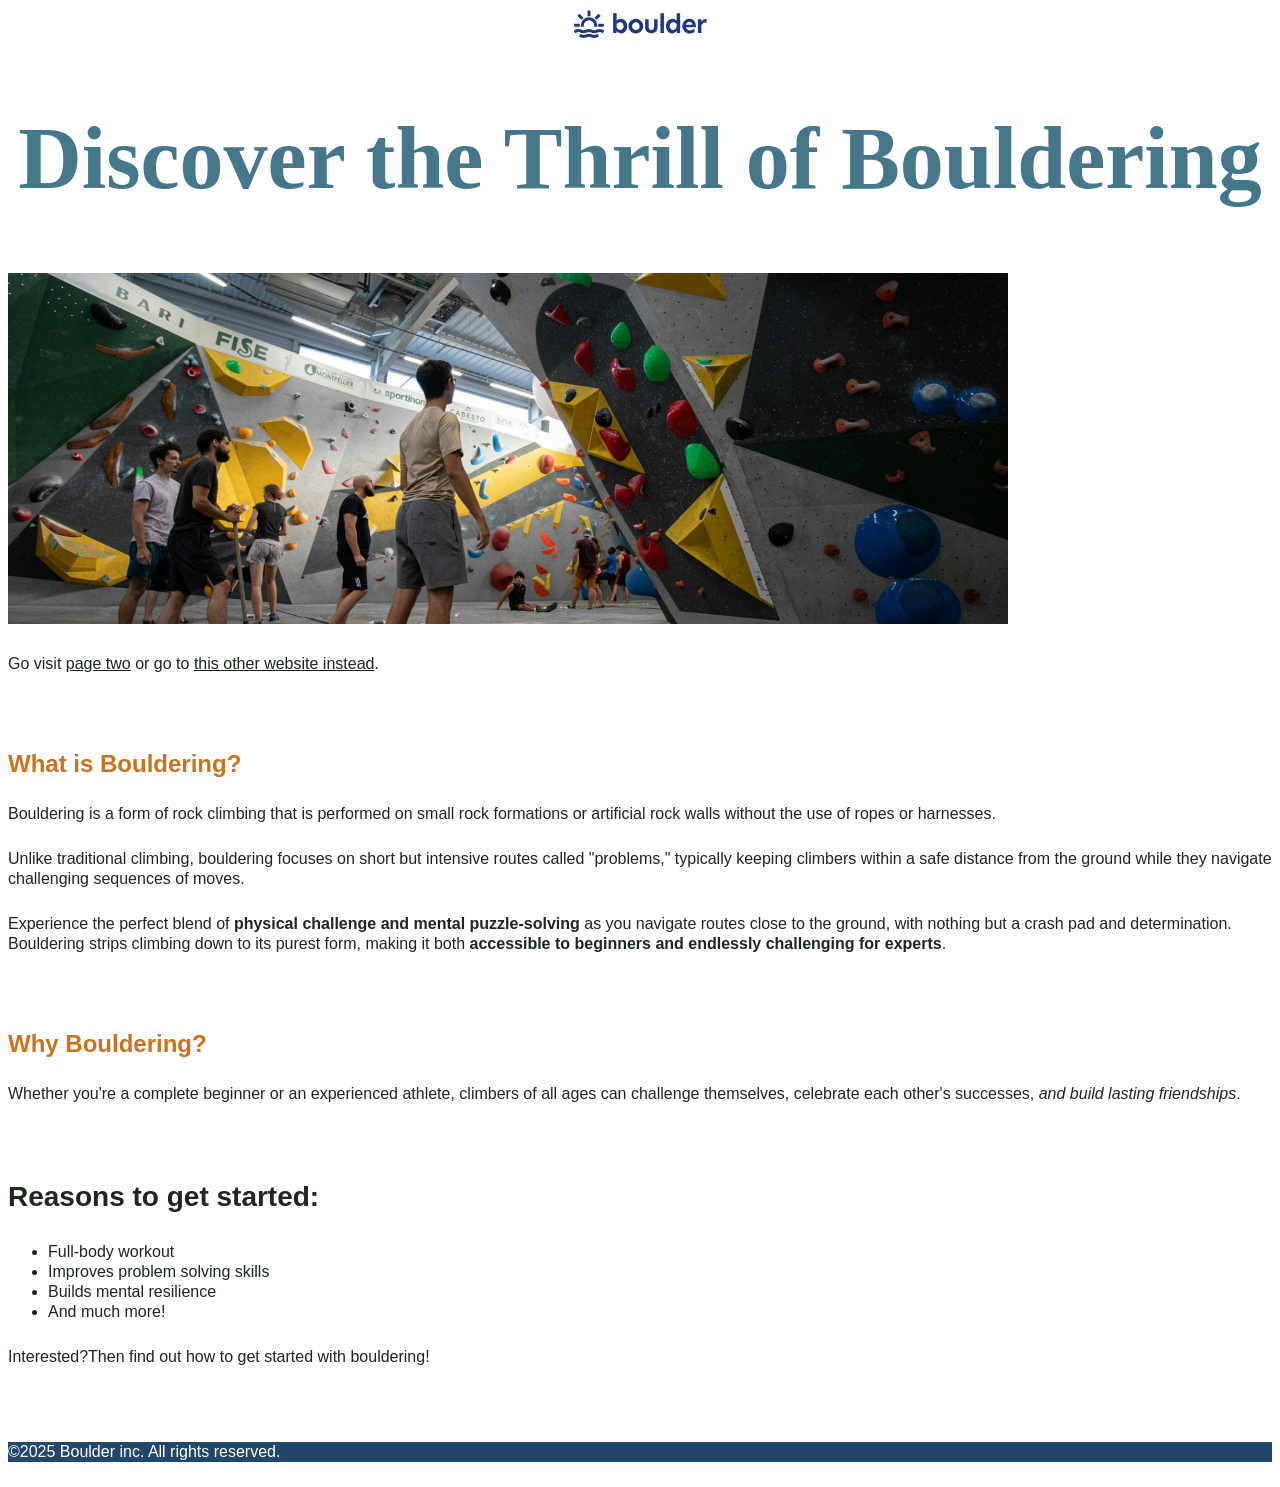
==== index.html @ 02d505e3 "My first commit!" ====
<!DOCTYPE html>
<html>
 <head>
  <title>My first website!</title>
  <link href="CSS/style.css" rel="stylesheet">
 </head>

 <body>
 <header>
  <img src="images/logo.svg" alt="Boulder inc">
 </header>

 <main>
    <h1>Discover the Thrill of Bouldering</h1>

    <img src="images/bouldering-gym.jpg" alt="An indoor bouldering gym, with a lot of people.">

    <p>Go visit <a href="getting-started.html">page two</a> or go to <a href="https://Mozzila.org">this other website instead</a>.</p>

  <section>
      <h2>What is Bouldering?</h2>
      <p>Bouldering is a form of rock climbing that is performed on small rock formations or artificial rock walls without the use of ropes or harnesses.</p>
      <p>Unlike traditional climbing, bouldering focuses on short but intensive routes called "problems," typically keeping climbers within a safe distance from the ground while they navigate challenging sequences of moves.</p> 
      <p>Experience the perfect blend of <strong>physical challenge and mental puzzle-solving</strong> as you navigate routes close to the ground, with nothing but a crash pad and determination. Bouldering strips climbing down to its purest form, making it both <strong>accessible to beginners and endlessly challenging for experts</strong>.</p>
  </section>

  <section>
      <h2>Why Bouldering?</h2>
      <p>Whether you're a complete beginner or an experienced athlete, climbers of all ages can challenge themselves, celebrate each other's successes, <em>and build lasting friendships</em>.</p>
  </section>

  <section>
      <h3>Reasons to get started:</h3>

    <ul>
      <li>Full-body workout</li>
      <li>Improves problem solving skills</li>
      <li>Builds mental resilience</li>
      <li>And much more!</li>
    </ul>

      <p>Interested?Then find out how to get started with bouldering!</p>
  </section>
 </main>

 <footer>
    <p>©2025 Boulder inc. All rights reserved.</p>
 </footer>
 </body>
 </html>
---- CSS/style.css ----
body {
    font-family: sans-serif;
    color: #1b281b;
    font-size: 1.25rm;
    line-height: 1.25;
}

p {
    margin-block: 25px;
}

header {
    text-align: center;
}

h1 {
    font-size: 5.5rem;
    font-family: cursive;
    color: #467689;
    text-align: center;
}

a {
    color: #1b281b;
}


h2 {
    color: #cb721c;
    text-align: start;
}

h3{
    font-size: 1.75rem;
}

section {
    margin-block: 75px;
}
footer {
    background-color: #22466c;
    color: #fff;
}
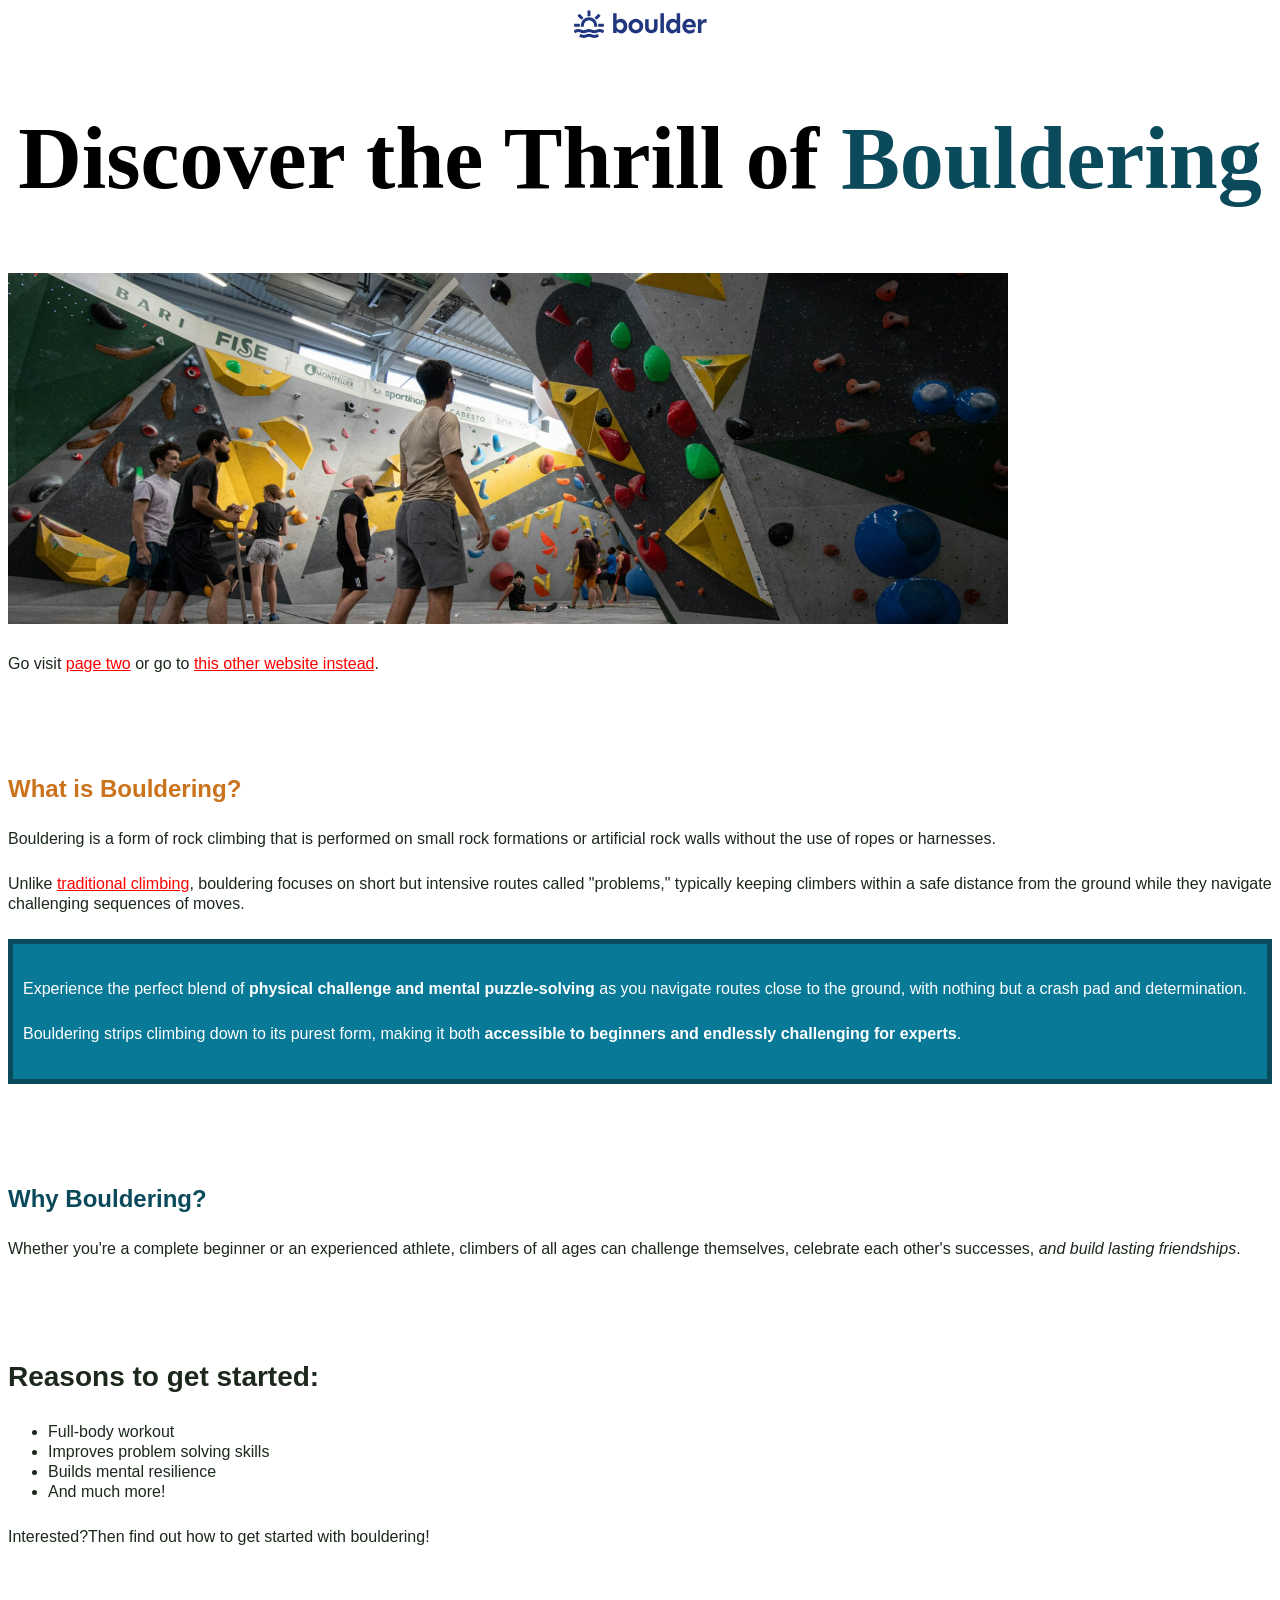
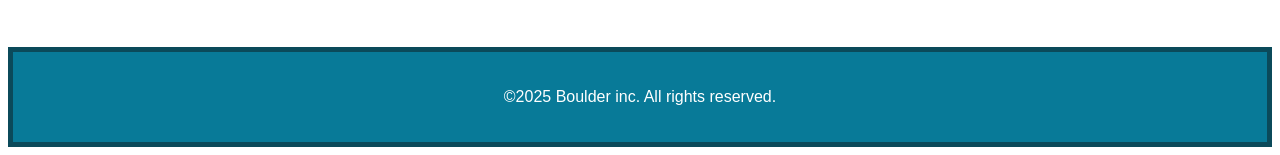
==== commit 680dab75: "changes in Css/style.css, index.html, and getting-started.html" ====
--- a/index.html
+++ b/index.html
@@ -11,7 +11,7 @@
  </header>
 
  <main>
-    <h1>Discover the Thrill of Bouldering</h1>
+    <h1>Discover the Thrill of <span class="teal-text">Bouldering</span></h1>
 
     <img src="images/bouldering-gym.jpg" alt="An indoor bouldering gym, with a lot of people.">
 
@@ -19,14 +19,18 @@
 
   <section>
       <h2>What is Bouldering?</h2>
-      <p>Bouldering is a form of rock climbing that is performed on small rock formations or artificial rock walls without the use of ropes or harnesses.</p>
-      <p>Unlike traditional climbing, bouldering focuses on short but intensive routes called "problems," typically keeping climbers within a safe distance from the ground while they navigate challenging sequences of moves.</p> 
-      <p>Experience the perfect blend of <strong>physical challenge and mental puzzle-solving</strong> as you navigate routes close to the ground, with nothing but a crash pad and determination. Bouldering strips climbing down to its purest form, making it both <strong>accessible to beginners and endlessly challenging for experts</strong>.</p>
+      <p class="accent">Bouldering is a form of rock climbing that is performed on small rock formations or artificial rock walls without the use of ropes or harnesses.</p>
+      <p>Unlike <a href="https//en.wikipedia.bouldering-gym"> traditional climbing</a>, bouldering focuses on short but intensive routes called "problems," typically keeping climbers within a safe distance from the ground while they navigate challenging sequences of moves.</p> 
+     
+     <div class="teal-bg">
+      <p>Experience the perfect blend of <strong>physical challenge and mental puzzle-solving</strong> as you navigate routes close to the ground, with nothing but a crash pad and determination.
+      <p>Bouldering strips climbing down to its purest form, making it both <strong>accessible to beginners and endlessly challenging for experts</strong>.</p>
+     </div>
   </section>
 
   <section>
-      <h2>Why Bouldering?</h2>
-      <p>Whether you're a complete beginner or an experienced athlete, climbers of all ages can challenge themselves, celebrate each other's successes, <em>and build lasting friendships</em>.</p>
+      <h2 class="teal-text">Why Bouldering?</h2>
+      <p id="first-paragraph">Whether you're a complete beginner or an experienced athlete, climbers of all ages can challenge themselves, celebrate each other's successes, <em>and build lasting friendships</em>.</p>
   </section>
 
   <section>
@@ -43,7 +47,7 @@
   </section>
  </main>
 
- <footer>
+ <footer class="teal-bg">
     <p>©2025 Boulder inc. All rights reserved.</p>
  </footer>
  </body>
--- a/CSS/style.css
+++ b/CSS/style.css
@@ -1,3 +1,6 @@
+* {
+    box-sizing: border-box;
+}
 
 
 body {
@@ -18,7 +21,7 @@
 h1 {
     font-size: 5.5rem;
     font-family: cursive;
-    color: #467689;
+    color: black;
     text-align: center;
 }
 
@@ -36,10 +39,39 @@
     font-size: 1.75rem;
 }
 
+a {
+    color: red;
+}
+
+a:visited {
+    color: blue
+}
+
+a:hover 
+a:focus-visible {
+    color: purple
+}
+
+a:active {
+    color: black
+}
+
 section {
-    margin-block: 75px;
+    margin-block: 100px;
 }
+
+.teal-text {
+    color: #0b4a5a;
+}
+
+.teal-bg {
+    padding: 10px;
+    color: white;
+    border: #0b4a5a solid 5px;
+    background-color: #087a98;
+}
+
+
 footer {
-    background-color: #22466c;
-    color: #fff;
-}+     text-align: center;
+    }
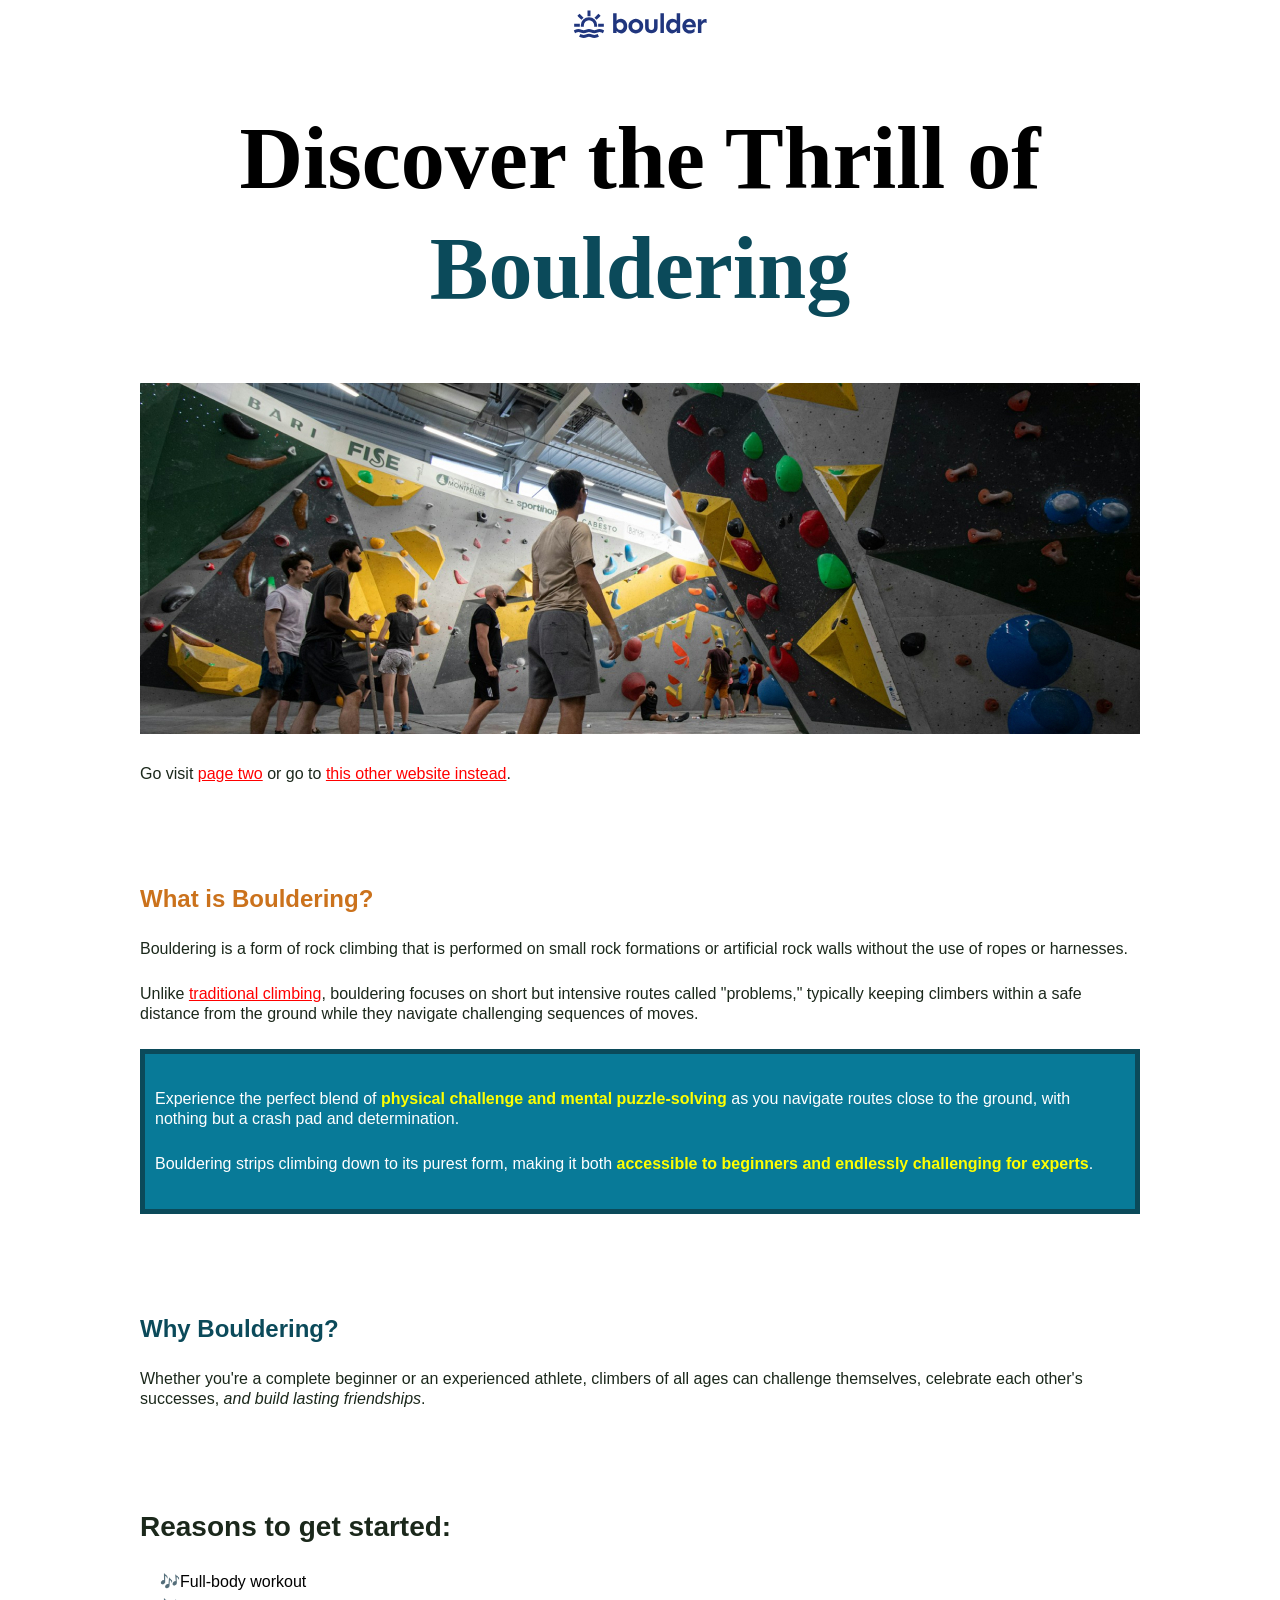
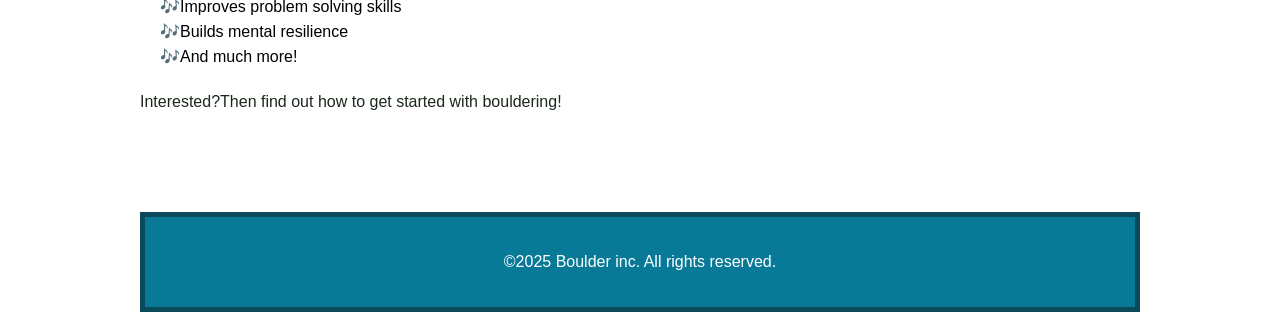
==== commit b16540d2: "Made changes to index.html, getting-started.html & style.css" ====
--- a/index.html
+++ b/index.html
@@ -6,6 +6,7 @@
  </head>
 
  <body>
+  <div class="container">
  <header>
   <img src="images/logo.svg" alt="Boulder inc">
  </header>
@@ -50,7 +51,6 @@
  <footer class="teal-bg">
     <p>©2025 Boulder inc. All rights reserved.</p>
  </footer>
- </body>
+   </div>
+  </body>
  </html>
-
- 
--- a/CSS/style.css
+++ b/CSS/style.css
@@ -44,7 +44,7 @@
 }
 
 a:visited {
-    color: blue
+    color: green
 }
 
 a:hover 
@@ -52,12 +52,31 @@
     color: purple
 }
 
+ul,
+ol {
+    color: red;
+}
+
+li {
+    margin-block: 5px;
+    color: black;
+}
+
+ul li::marker {
+    content: '🎶';
+}
+
 a:active {
-    color: black
+    color: black;
 }
 
 section {
     margin-block: 100px;
+}
+
+.container {
+    max-inline-size: 1000px;
+    margin-inline: auto;
 }
 
 .teal-text {
@@ -71,6 +90,20 @@
     background-color: #087a98;
 }
 
+.teal-bg strong {
+    color: yellow
+}
+
+.climber-bg {
+    color: white;
+    background-image: url("../images/simple-steps.jpg");
+    padding: 24px;
+    border: #0b4a5a solid 10px;
+    
+    background-repeat: no-repeat ;
+    background-position: center ;
+    background-size: cover;
+}
 
 footer {
      text-align: center;
